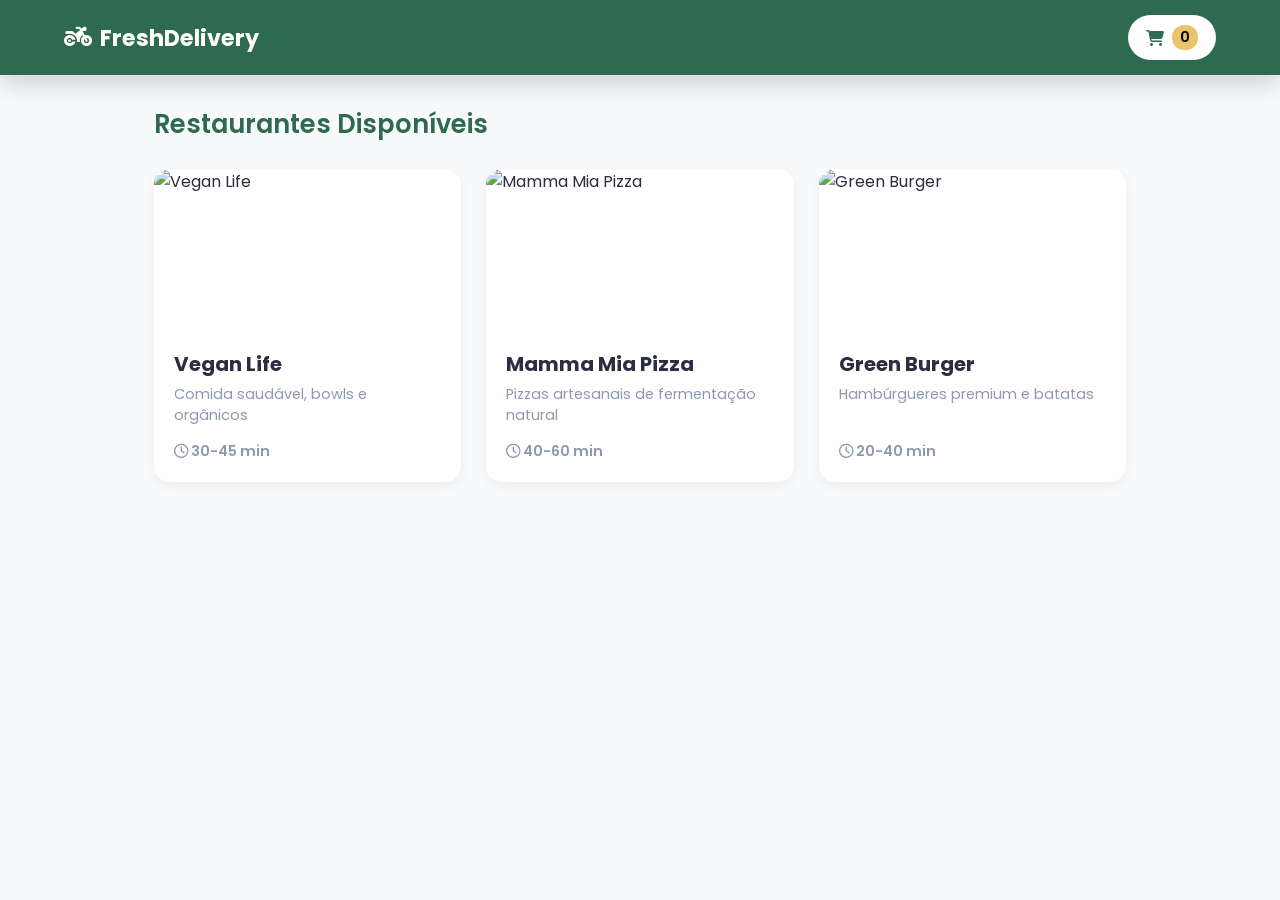
==== index.html @ 90c1424d "feat: criação da estrutra HTML" ====
<!DOCTYPE html>
<html lang="pt-BR">
<head>
    <meta charset="UTF-8">
    <meta name="viewport" content="width=device-width, initial-scale=1.0">
    <title>FreshDelivery - App</title>
    <link href="https://fonts.googleapis.com/css2?family=Poppins:wght@300;400;600;700&display=swap" rel="stylesheet">
    <link rel="stylesheet" href="https://cdnjs.cloudflare.com/ajax/libs/font-awesome/6.4.0/css/all.min.css">
    <link rel="stylesheet" href="styles.css">
</head>
<body>

    <header>
        <div class="logo" onclick="voltarParaRestaurantes()">
            <i class="fa-solid fa-motorcycle"></i> FreshDelivery
        </div>
        <button class="carrinho-btn" onclick="abrirCarrinho()">
            <i class="fa-solid fa-cart-shopping"></i> <span class="badge" id="contador-itens">0</span>
        </button>
    </header>

    <main>
        <div class="header-sessao">
            <button id="btn-voltar" onclick="voltarParaRestaurantes()" style="display: none;">
                <i class="fa-solid fa-arrow-left"></i> Voltar
            </button>
            <h2 id="titulo-sessao">Restaurantes Disponíveis</h2>
        </div>
        
        <div id="grid-conteudo" class="grid">
            </div>
    </main>

    <div id="overlay" onclick="fecharCarrinho()"></div>

    <aside id="modal-carrinho">
        <div class="carrinho-header">
            <h3><i class="fa-solid fa-basket-shopping"></i> Seu Pedido</h3>
            <button class="fechar-btn" onclick="fecharCarrinho()"><i class="fa-solid fa-xmark"></i></button>
        </div>
        <div class="carrinho-body" id="lista-carrinho">
            </div>
        <div class="carrinho-footer">
            <div class="total-linha">
                <span>Total:</span>
                <span id="valor-total">R$ 0,00</span>
            </div>
            <button class="finalizar-btn" onclick="finalizarPedido()">Finalizar Pedido</button>
        </div>
    </aside>

    <div id="toast" class="toast">Mensagem aqui</div>

    <script src="script.js"></script>
</body>
</html>
---- styles.css ----
/* ================= VARIÁVEIS DE DESIGN ================= */
:root {
    --cor-primaria: #2D6A4F;
    --cor-secundaria: #E9C46A;
    --cor-fundo: #F8F9FA;
    --cor-texto: #2B2D42;
    --cor-texto-claro: #8D99AE;
    --cor-card: #FFFFFF;
    --sombra-leve: 0 4px 12px rgba(0,0,0,0.05);
    --sombra-forte: 0 10px 25px rgba(0,0,0,0.15);
}

/* ================= BASE ================= */
* { box-sizing: border-box; margin: 0; padding: 0; font-family: 'Poppins', sans-serif; }
body { background-color: var(--cor-fundo); color: var(--cor-texto); overflow-x: hidden; }

/* ================= HEADER ================= */
header {
    background-color: var(--cor-primaria);
    color: white;
    padding: 15px 5%;
    display: flex;
    justify-content: space-between;
    align-items: center;
    position: sticky;
    top: 0;
    z-index: 100;
    box-shadow: var(--sombra-forte);
}
.logo { font-size: 1.4rem; font-weight: 700; cursor: pointer; display: flex; align-items: center; gap: 8px; }
.carrinho-btn {
    background-color: white;
    color: var(--cor-primaria);
    border: none;
    padding: 10px 18px;
    border-radius: 25px;
    font-size: 1rem;
    font-weight: 600;
    cursor: pointer;
    transition: transform 0.2s, box-shadow 0.2s;
    display: flex;
    align-items: center;
    gap: 8px;
}
.carrinho-btn:hover { transform: translateY(-2px); box-shadow: var(--sombra-leve); }
.badge { background: var(--cor-secundaria); color: #000; padding: 2px 8px; border-radius: 12px; font-size: 0.9rem; }

/* ================= MAIN & TYPOGRAPHY ================= */
main { padding: 30px 5%; max-width: 1100px; margin: 0 auto; min-height: 80vh; }
.header-sessao { display: flex; align-items: center; gap: 15px; margin-bottom: 25px; }
h2 { color: var(--cor-primaria); font-weight: 600; font-size: 1.6rem;}
#btn-voltar {
    background: white; border: 1px solid #ddd; padding: 8px 15px; border-radius: 8px;
    cursor: pointer; font-weight: 600; color: var(--cor-texto); transition: 0.2s;
}
#btn-voltar:hover { background: #eee; }

/* ================= GRID E CARDS COM IMAGEM ================= */
.grid {
    display: grid;
    grid-template-columns: repeat(auto-fill, minmax(280px, 1fr));
    gap: 25px;
    animation: fadeIn 0.4s ease-out; 
}

.card {
    background-color: var(--cor-card);
    border-radius: 16px;
    overflow: hidden; /* Corta a imagem arredondada */
    box-shadow: var(--sombra-leve);
    cursor: pointer;
    transition: all 0.3s ease;
    display: flex;
    flex-direction: column;
}
.card:hover { transform: translateY(-8px); box-shadow: var(--sombra-forte); }

.card-img { width: 100%; height: 160px; object-fit: cover; }
.card-content { padding: 20px; flex-grow: 1; display: flex; flex-direction: column; }
.card-title { font-size: 1.25rem; font-weight: 700; margin-bottom: 5px; color: var(--cor-texto); }
.card-desc { font-size: 0.9rem; color: var(--cor-texto-claro); margin-bottom: 15px; flex-grow: 1; }
.card-info { display: flex; justify-content: space-between; align-items: center; font-weight: 600; }
.tempo { color: var(--cor-texto-claro); font-size: 0.9rem; }
.preco { color: var(--cor-primaria); font-size: 1.2rem; }

button.add-btn {
    background-color: var(--cor-primaria); color: white; border: none;
    padding: 10px; border-radius: 8px; cursor: pointer; width: 100%;
    font-weight: 600; font-size: 1rem; margin-top: 15px; transition: 0.3s;
}
button.add-btn:hover { background-color: #1b4332; }

/* ================= MODAL DO CARRINHO ================= */
#overlay {
    position: fixed; top: 0; left: 0; width: 100%; height: 100%;
    background: rgba(0,0,0,0.5); backdrop-filter: blur(3px);
    z-index: 150; opacity: 0; visibility: hidden; transition: 0.3s;
}
#overlay.ativo { opacity: 1; visibility: visible; }

#modal-carrinho {
    position: fixed; top: 0; right: -100%; width: 100%; max-width: 400px; height: 100vh;
    background-color: white; box-shadow: -5px 0 25px rgba(0,0,0,0.2);
    transition: right 0.4s cubic-bezier(0.1, 0.7, 0.1, 1); z-index: 200;
    display: flex; flex-direction: column;
}
#modal-carrinho.aberto { right: 0; } 

.carrinho-header { padding: 20px; background-color: var(--cor-primaria); color: white; display: flex; justify-content: space-between; align-items: center; }
.fechar-btn { background: none; border: none; color: white; font-size: 1.5rem; cursor: pointer; transition: 0.2s; }
.fechar-btn:hover { transform: scale(1.1); color: var(--cor-secundaria); }

.carrinho-body { padding: 20px; flex-grow: 1; overflow-y: auto; }
.carrinho-vazio { text-align: center; color: var(--cor-texto-claro); margin-top: 50px; font-size: 1.1rem;}
.carrinho-vazio i { font-size: 3rem; margin-bottom: 15px; color: #ddd; }

.carrinho-item {
    display: flex; justify-content: space-between; align-items: center;
    padding: 15px 0; border-bottom: 1px solid #eee;
}
.item-detalhes h4 { font-size: 1rem; margin-bottom: 5px; }
.item-detalhes p { font-size: 0.9rem; color: var(--cor-primaria); font-weight: 600; }
.btn-remover { background: #ffe3e3; color: #d90429; border: none; padding: 5px 10px; border-radius: 6px; cursor: pointer; }

.carrinho-footer { padding: 20px; border-top: 1px solid #eee; background-color: #fafafa; }
.total-linha { display: flex; justify-content: space-between; font-size: 1.3rem; font-weight: 700; margin-bottom: 15px; color: var(--cor-primaria);}
.finalizar-btn { width: 100%; padding: 15px; background-color: var(--cor-secundaria); color: #000; border: none; border-radius: 10px; font-size: 1.1rem; font-weight: 700; cursor: pointer; transition: 0.2s; }
.finalizar-btn:hover { transform: translateY(-2px); box-shadow: var(--sombra-leve); }

/* ================= TOAST NOTIFICATION ================= */
.toast {
    visibility: hidden; min-width: 250px; background-color: #333; color: #fff;
    text-align: center; border-radius: 8px; padding: 16px; position: fixed;
    z-index: 300; left: 50%; bottom: 30px; transform: translateX(-50%);
    font-weight: 600; box-shadow: var(--sombra-forte);
}
.toast.show {
    visibility: visible;
    animation: fadein 0.5s, fadeout 0.5s 2.5s;
}

@keyframes fadeIn { from { opacity: 0; transform: translateY(20px); } to { opacity: 1; transform: translateY(0); } }
@keyframes fadein { from { bottom: 0; opacity: 0; } to { bottom: 30px; opacity: 1; } }
@keyframes fadeout { from { bottom: 30px; opacity: 1; } to { bottom: 0; opacity: 0; } }
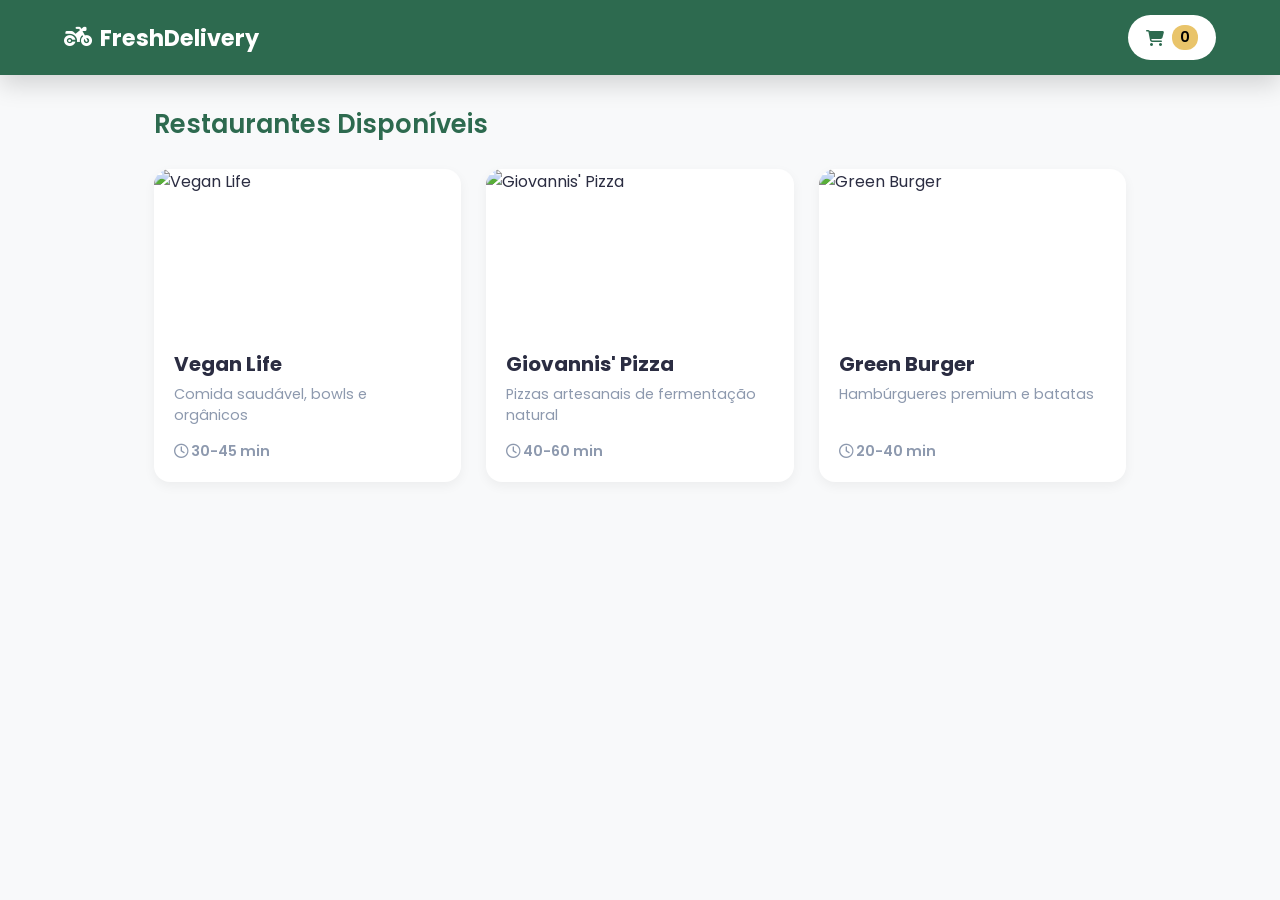
==== commit f36318bb: "feat: Initial Commit" ====
--- a/index.html
+++ b/index.html
@@ -1,7 +1,7 @@
 <!DOCTYPE html>
 <html lang="pt-BR">
 <head>
-    <meta charset="UTF-8">
+    <meta charset="UTF-8"> 
     <meta name="viewport" content="width=device-width, initial-scale=1.0">
     <title>FreshDelivery - App</title>
     <link href="https://fonts.googleapis.com/css2?family=Poppins:wght@300;400;600;700&display=swap" rel="stylesheet">
--- a/styles.css
+++ b/styles.css
@@ -24,7 +24,7 @@
     align-items: center;
     position: sticky;
     top: 0;
-    z-index: 100;
+    z-index: 100; 
     box-shadow: var(--sombra-forte);
 }
 .logo { font-size: 1.4rem; font-weight: 700; cursor: pointer; display: flex; align-items: center; gap: 8px; }
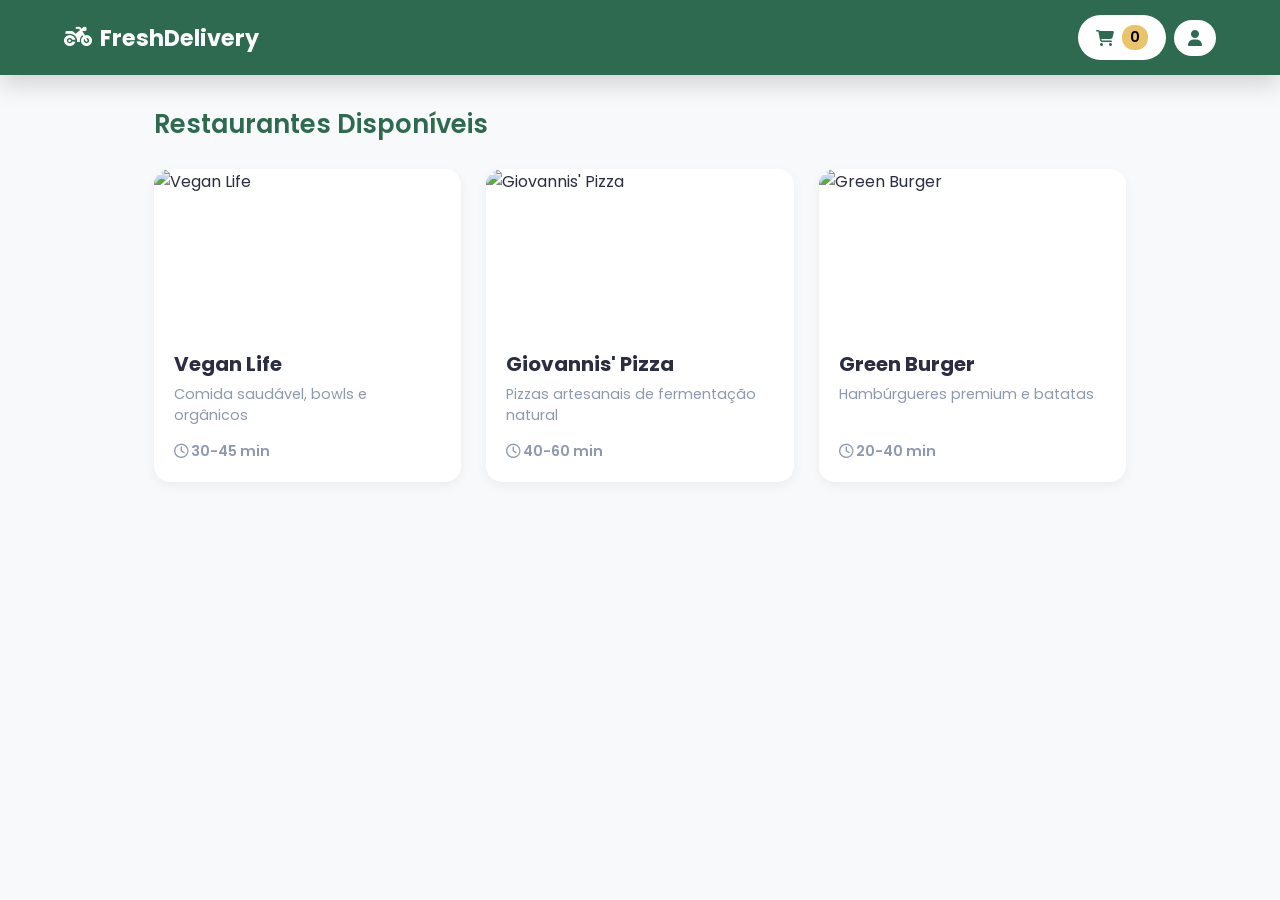
==== commit e61599c2: "feat: adiciona botão que leva à página de login" ====
--- a/index.html
+++ b/index.html
@@ -17,6 +17,9 @@
         <button class="carrinho-btn" onclick="abrirCarrinho()">
             <i class="fa-solid fa-cart-shopping"></i> <span class="badge" id="contador-itens">0</span>
         </button>
+        <div class="perfil-btn" id="btn-abrir-login" style="cursor: pointer;">
+            <i class="fas fa-user"></i>
+        </div>
     </header>
 
     <main>
--- a/styles.css
+++ b/styles.css
@@ -20,19 +20,20 @@
     color: white;
     padding: 15px 5%;
     display: flex;
-    justify-content: space-between;
+    justify-content: flex-start;
     align-items: center;
     position: sticky;
     top: 0;
     z-index: 100; 
     box-shadow: var(--sombra-forte);
 }
-.logo { font-size: 1.4rem; font-weight: 700; cursor: pointer; display: flex; align-items: center; gap: 8px; }
+.logo { font-size: 1.4rem; font-weight: 700; cursor: pointer; display: flex; align-items: center; gap: 8px; margin-right: auto; }
 .carrinho-btn {
     background-color: white;
     color: var(--cor-primaria);
     border: none;
     padding: 10px 18px;
+    margin-right: 8px;
     border-radius: 25px;
     font-size: 1rem;
     font-weight: 600;
@@ -43,6 +44,20 @@
     gap: 8px;
 }
 .carrinho-btn:hover { transform: translateY(-2px); box-shadow: var(--sombra-leve); }
+.perfil-btn {
+    background-color: white;
+    color: var(--cor-primaria);
+    border: none;
+    padding: 10px 14px;
+    border-radius: 25px;
+    font-size: 1rem;
+    cursor: pointer;
+    display: flex;
+    align-items: center;
+    justify-content: center;
+    transition: transform 0.2s, box-shadow 0.2s;
+}
+.perfil-btn:hover { transform: translateY(-2px); box-shadow: var(--sombra-leve); }
 .badge { background: var(--cor-secundaria); color: #000; padding: 2px 8px; border-radius: 12px; font-size: 0.9rem; }
 
 /* ================= MAIN & TYPOGRAPHY ================= */
@@ -139,6 +154,84 @@
     animation: fadein 0.5s, fadeout 0.5s 2.5s;
 }
 
+
+/*  ============ ESTILIZAÇÂO DO LOGIN ============*/
+/* Centralização Total da Página */
+.auth-wrapper {
+    display: flex;
+    justify-content: center;
+    align-items: center;
+    min-height: 80vh; /* Ocupa a altura central da tela */
+    padding: 20px;
+}
+
+/* O Container do Login (Card) */
+.login-container {
+    width: 100%;
+    max-width: 450px;
+    padding: 50px 40px;
+    border-radius: 24px; /* Bordas bem arredondadas conforme pedido */
+    text-align: center;
+}
+
+/* Estilização dos Inputs (Maiores e Arredondados) */
+.auth-form {
+    margin-top: 30px;
+    display: flex;
+    flex-direction: column;
+    gap: 20px; /* Espaçamento entre os campos */
+}
+
+.login-input {
+    width: 100%;
+    padding: 18px 25px; /* Mais internos para parecer maior */
+    border: 2px solid #edf2f0; /* Borda suave */
+    border-radius: 15px; /* Bordas arredondadas nos campos */
+    font-size: 1.05rem;
+    background-color: #fcfdfd;
+    transition: all 0.3s ease;
+    outline: none;
+}
+
+/* Efeito de Foco Criativo */
+.login-input:focus {
+    border-color: var(--cor-primaria);
+    background-color: #fff;
+    box-shadow: 0 0 0 4px rgba(45, 106, 79, 0.1);
+}
+
+/* Botão em Versão Larga */
+.btn-lg {
+    padding: 18px !important;
+    border-radius: 15px !important;
+    font-size: 1.1rem !important;
+    margin-top: 10px;
+}
+
+/* Detalhes de Texto */
+.auth-header h2 {
+    font-size: 2rem;
+    margin-bottom: 5px;
+}
+
+.logo-icon {
+    font-size: 2.5rem;
+    color: var(--cor-primaria);
+    margin-bottom: 15px;
+}
+
+.link-cadastro {
+    color: var(--cor-primaria);
+    font-weight: 700;
+    text-decoration: none;
+    display: block;
+    margin-top: 5px;
+}
+
+.link-cadastro:hover {
+    text-decoration: underline;
+}
+
 @keyframes fadeIn { from { opacity: 0; transform: translateY(20px); } to { opacity: 1; transform: translateY(0); } }
 @keyframes fadein { from { bottom: 0; opacity: 0; } to { bottom: 30px; opacity: 1; } }
 @keyframes fadeout { from { bottom: 30px; opacity: 1; } to { bottom: 0; opacity: 0; } }
